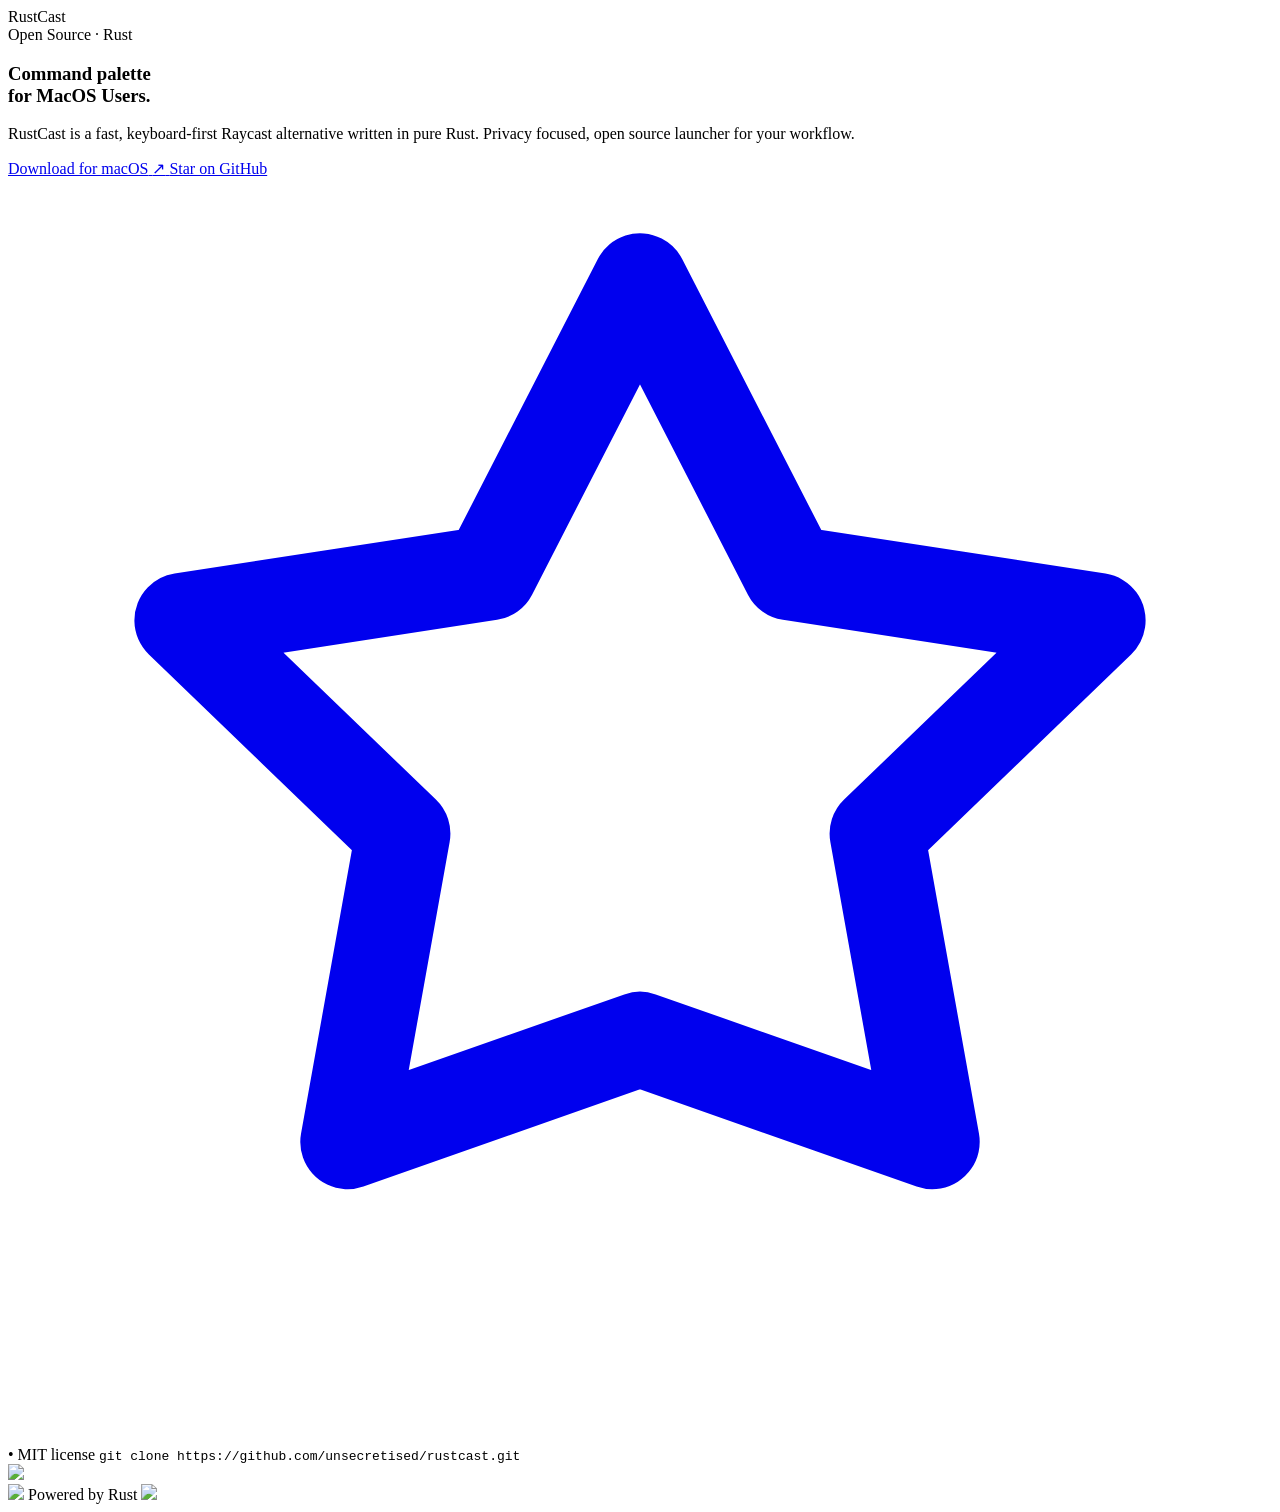
==== docs/index.html @ 878e2a7d "Merge branch 'master' into windows-support" ====
<!DOCTYPE html>
<html lang="en">
  <head>
    <meta charset="UTF-8" />
    <title>RustCast – Open Source Raycast Alternative</title>
    <meta name="viewport" content="width=device-width, initial-scale=1" />
    <link rel="stylesheet" href="styles.css" />
    <link rel="icon" href="icon.png" />
    <link
      rel="stylesheet"
      href="https://cdn.jsdelivr.net/npm/typeface-iosevka@0.0.75/index.min.css"
    />
  </head>
  <body>
    <div class="organic-background"></div>
    <div class="vignette"></div>

    <main class="page">
      <section class="shell">
        <header class="top-bar">
          <div class="controls">
            <span class="dot red"></span>
            <span class="dot amber"></span>
            <span class="dot green"></span>
          </div>

          <div class="logo-mark">
            <span>RustCast</span>
          </div>

          <div class="pill">
            <span class="pill-badge"></span>
            <span>Open Source · Rust</span>
          </div>
        </header>

        <section class="body">
          <h1>
            Command palette<br />
            for <span>MacOS Users</span>.
          </h1>

          <p class="subtitle">
            RustCast is a fast, keyboard‑first Raycast alternative written in
            pure Rust. Privacy focused, open source launcher for your workflow.
          </p>

          <div class="actions">
            <a
              href="https://github.com/unsecretised/rustcast/releases/download/v0.3.9/rustcast.dmg"
              class="btn btn-primary"
            >
              <span>Download for macOS</span>
              <span class="arrow">↗</span>
            </a>

            <a
              href="https://github.com/unsecretised/rustcast"
              class="btn btn-secondary"
            >
              <span>Star on GitHub</span>
              <svg
                class="star-icon"
                viewBox="0 0 16 16"
                aria-hidden="true"
              >
                <path
                  d="M8 1.3L9.9 5l3.9.6-2.8 2.7.7 3.9L8 10.9 4.3 12.2l.7-3.9L2.2 5.6 6.1 5 8 1.3z"
                  fill="none"
                  stroke="currentColor"
                  stroke-width="1.2"
                  stroke-linejoin="round"
                />
              </svg>
            </a>
          </div>

          <div class="meta">
            <span>• MIT license</span>
            <code>git clone https://github.com/unsecretised/rustcast.git</code>
          </div>
        </section>

        <aside class="preview-wrap">
          <div class="preview-frame">
            <div class="preview-glow"></div>

            <div class="preview-inner">
              <img src="rustcast-v0-3-4.png" />
            </div>

            <div class="ferris-tag">
              <img
                class="ferris-icon"
                src="https://rustacean.net/assets/cuddlyferris.svg"
              />
              <span>Powered by Rust</span>
              <img
                class="ferris-icon"
                src="https://iced.rs/logo.svg"
              />
            </div>
          </div>
        </aside>
      </section>
    </main>
  </body>
</html>
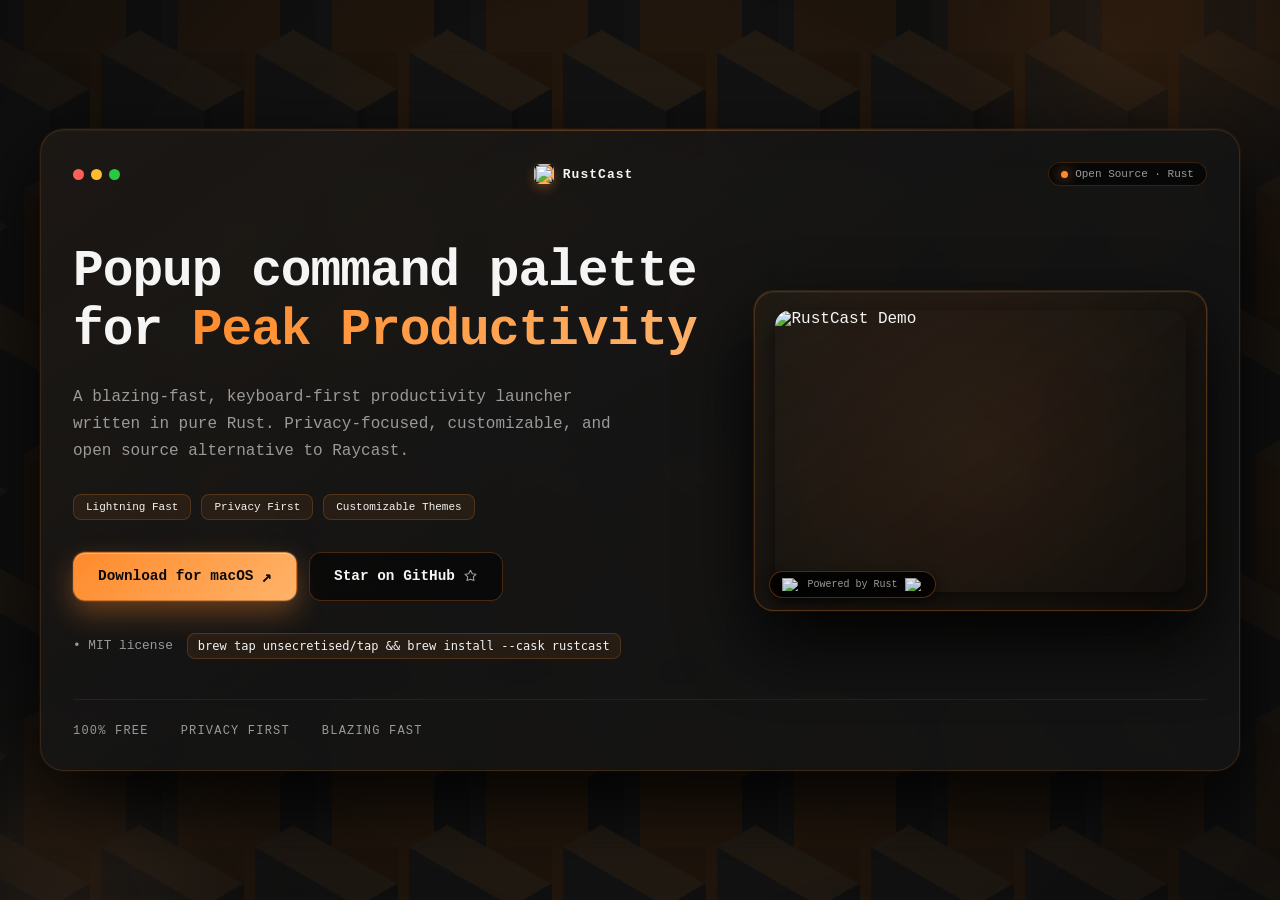
==== commit 35221695: "Update readme and format frontend" ====
--- a/docs/index.html
+++ b/docs/index.html
@@ -4,14 +4,18 @@
     <meta charset="UTF-8" />
     <title>RustCast – Open Source Raycast Alternative</title>
     <meta name="viewport" content="width=device-width, initial-scale=1" />
-    <link rel="stylesheet" href="styles.css" />
     <link rel="icon" href="icon.png" />
     <link
       rel="stylesheet"
       href="https://cdn.jsdelivr.net/npm/typeface-iosevka@0.0.75/index.min.css"
     />
+    <link rel="stylesheet" href="styles.css" />
   </head>
   <body>
+    <div class="floating-orbs">
+      <div class="orb"></div>
+      <div class="orb"></div>
+    </div>
     <div class="organic-background"></div>
     <div class="vignette"></div>
 
@@ -23,11 +27,12 @@
             <span class="dot amber"></span>
             <span class="dot green"></span>
           </div>
-
           <div class="logo-mark">
+            <div class="logo-square">
+              <img src="icon.png" height="20px" width="20px" id="logo-img" />
+            </div>
             <span>RustCast</span>
           </div>
-
           <div class="pill">
             <span class="pill-badge"></span>
             <span>Open Source · Rust</span>
@@ -36,34 +41,41 @@
 
         <section class="body">
           <h1>
-            Command palette<br />
-            for <span>MacOS Users</span>.
+            Popup command palette<br />
+            for <span>Peak Productivity</span>
           </h1>
+          <p class="subtitle">
+            A blazing-fast, keyboard-first productivity launcher written in pure
+            Rust. Privacy-focused, customizable, and open source alternative to
+            Raycast.
+          </p>
 
-          <p class="subtitle">
-            RustCast is a fast, keyboard‑first Raycast alternative written in
-            pure Rust. Privacy focused, open source launcher for your workflow.
-          </p>
+          <div class="features">
+            <div class="feature-tag">
+              <span>Lightning Fast</span>
+            </div>
+            <div class="feature-tag">
+              <span>Privacy First</span>
+            </div>
+            <div class="feature-tag">
+              <span>Customizable Themes</span>
+            </div>
+          </div>
 
           <div class="actions">
             <a
-              href="https://github.com/unsecretised/rustcast/releases/download/v0.3.9/rustcast.dmg"
+              href="https://github.com/unsecretised/rustcast/releases/latest/download/rustcast.dmg"
               class="btn btn-primary"
             >
               <span>Download for macOS</span>
               <span class="arrow">↗</span>
             </a>
-
             <a
               href="https://github.com/unsecretised/rustcast"
               class="btn btn-secondary"
             >
               <span>Star on GitHub</span>
-              <svg
-                class="star-icon"
-                viewBox="0 0 16 16"
-                aria-hidden="true"
-              >
+              <svg class="star-icon" viewBox="0 0 16 16" aria-hidden="true">
                 <path
                   d="M8 1.3L9.9 5l3.9.6-2.8 2.7.7 3.9L8 10.9 4.3 12.2l.7-3.9L2.2 5.6 6.1 5 8 1.3z"
                   fill="none"
@@ -77,31 +89,44 @@
 
           <div class="meta">
             <span>• MIT license</span>
-            <code>git clone https://github.com/unsecretised/rustcast.git</code>
+            <code onclick="navigator.clipboard.writeText(this.textContent)"
+            >brew tap unsecretised/tap && brew install --cask rustcast</code>
           </div>
         </section>
 
         <aside class="preview-wrap">
           <div class="preview-frame">
             <div class="preview-glow"></div>
-
             <div class="preview-inner">
-              <img src="rustcast-v0-3-4.png" />
+              <img src="rustcast-v0-3-4.png" alt="RustCast Demo" />
             </div>
-
             <div class="ferris-tag">
               <img
                 class="ferris-icon"
                 src="https://rustacean.net/assets/cuddlyferris.svg"
+                alt="Ferris"
               />
               <span>Powered by Rust</span>
               <img
                 class="ferris-icon"
                 src="https://iced.rs/logo.svg"
+                alt="Iced"
               />
             </div>
           </div>
         </aside>
+
+        <div class="stats">
+          <div class="stat">
+            <div class="stat-label">100% Free</div>
+          </div>
+          <div class="stat">
+            <div class="stat-label">Privacy first</div>
+          </div>
+          <div class="stat">
+            <div class="stat-label">Blazing fast</div>
+          </div>
+        </div>
       </section>
     </main>
   </body>
--- a/docs/styles.css
+++ b/docs/styles.css
@@ -0,0 +1,692 @@
+:root {
+  --bg-main: #0a0a0a;
+  --bg-alt: #151515;
+  --fg-main: #f5f5f5;
+  --accent: #ff8a2b;
+  --accent-dark: #d97520;
+  --accent-light: #ffb36a;
+  --muted: #9a9a9a;
+}
+
+* {
+  margin: 0;
+  padding: 0;
+  box-sizing: border-box;
+}
+
+html, body {
+  height: 100%;
+  width: 100%;
+  overflow-x: hidden;
+}
+
+body {
+  font-family:
+    "Iosevka", "SFMono-Regular", Menlo, Monaco, Consolas, "Liberation Mono",
+    "Courier New", monospace;
+  background: var(--bg-main);
+  color: var(--fg-main);
+  position: relative;
+}
+
+.organic-background {
+  position: fixed;
+  inset: 0;
+  background-repeat: repeat;
+  background-position: 50% 50%;
+  background-size: 154px 265px;
+  background-image:
+    conic-gradient(from 0deg at 92.66% 50%, #ff8a2b 0 120deg, #fff0 0 100%),
+    conic-gradient(
+    from -60deg at 81.66% 10.25%,
+    #d97520 0 180deg,
+    #fff0 0 100%
+  ),
+    conic-gradient(
+    from -60deg at 66.66% 22.25%,
+    #ffb36a 0 120deg,
+    #fff0 0 100%
+  ),
+    conic-gradient(from 0deg at 71.66% 43%, #4a4a4a 0 120deg, #fff0 0 100%),
+    conic-gradient(from 0deg at 66.66% 45.95%, #3a3a3a 0 60deg, #fff0 0 100%),
+    conic-gradient(from 120deg at 25% 91.5%, #ffb36a 0 120deg, #fff0 0 100%),
+    conic-gradient(from 180deg at 16% 73.5%, #ff8a2b 0 120deg, #fff0 0 100%),
+    conic-gradient(
+    from 180deg at 39.5% 65.65%,
+    #4a4a4a 0 60deg,
+    #ffb36a 0 120deg,
+    #fff0 0 100%
+  ),
+    conic-gradient(
+    from 60deg at 50% 51.5%,
+    #ffb36a 0 60deg,
+    #ff8a2b 0 120deg,
+    #666666 0 100%
+  );
+  opacity: 0.15;
+  z-index: 0;
+  pointer-events: none;
+  animation: organicShift 30s ease-in-out infinite;
+}
+
+@keyframes organicShift {
+  0%, 100% {
+    transform: translate(0, 0) scale(1);
+  }
+  50% {
+    transform: translate(20px, -20px) scale(1.05);
+  }
+}
+
+.vignette {
+  position: fixed;
+  inset: 0;
+  pointer-events: none;
+  background: radial-gradient(
+    circle at center,
+    transparent 0,
+    rgba(10, 10, 10, 0.7) 100%
+  );
+  z-index: 1;
+}
+
+.floating-orbs {
+  position: fixed;
+  inset: 0;
+  z-index: 0;
+  pointer-events: none;
+  overflow: hidden;
+}
+
+.orb {
+  position: absolute;
+  border-radius: 50%;
+  filter: blur(60px);
+  opacity: 0.3;
+  animation: float 20s ease-in-out infinite;
+}
+
+.orb:nth-child(1) {
+  width: 400px;
+  height: 400px;
+  background: radial-gradient(circle, var(--accent), transparent);
+  top: -200px;
+  right: -100px;
+  animation-delay: 0s;
+}
+
+.orb:nth-child(2) {
+  width: 300px;
+  height: 300px;
+  background: radial-gradient(circle, var(--accent-light), transparent);
+  bottom: -150px;
+  left: -100px;
+  animation-delay: -7s;
+}
+
+@keyframes float {
+  0%, 100% {
+    transform: translate(0, 0) scale(1);
+  }
+  33% {
+    transform: translate(30px, -30px) scale(1.1);
+  }
+  66% {
+    transform: translate(-20px, 20px) scale(0.9);
+  }
+}
+
+main.page {
+  min-height: 100vh;
+  width: 100%;
+  display: flex;
+  align-items: center;
+  justify-content: center;
+  padding: 32px 20px;
+  position: relative;
+  z-index: 2;
+}
+
+.shell {
+  width: 100%;
+  max-width: 1200px;
+  border-radius: 24px;
+  border: 1px solid rgba(255, 138, 43, 0.15);
+  background:
+    linear-gradient(145deg, rgba(255, 138, 43, 0.04), transparent 50%),
+    rgba(21, 21, 21, 0.9);
+  backdrop-filter: blur(20px);
+  box-shadow:
+    0 30px 80px rgba(0, 0, 0, 0.9),
+    0 0 0 1px rgba(255, 138, 43, 0.08),
+    inset 0 1px 0 rgba(255, 255, 255, 0.03);
+  padding: 32px;
+  display: grid;
+  grid-template-columns: minmax(0, 1.4fr) minmax(0, 1fr);
+  column-gap: 48px;
+  row-gap: 32px;
+  align-items: center;
+  position: relative;
+  overflow: hidden;
+}
+
+.shell::before {
+  content: "";
+  position: absolute;
+  top: 0;
+  left: 0;
+  right: 0;
+  height: 1px;
+  background: linear-gradient(
+    90deg,
+    transparent,
+    rgba(255, 138, 43, 0.3),
+    transparent
+  );
+}
+
+@media (max-width: 900px) {
+  main.page {
+    padding: 20px 16px;
+  }
+  .shell {
+    grid-template-columns: 1fr;
+    row-gap: 28px;
+    padding: 24px 20px;
+  }
+}
+
+.top-bar {
+  display: flex;
+  align-items: center;
+  justify-content: space-between;
+  margin-bottom: 24px;
+  gap: 16px;
+  grid-column: 1 / -1;
+}
+
+.controls {
+  display: inline-flex;
+  gap: 7px;
+}
+
+.dot {
+  width: 11px;
+  height: 11px;
+  border-radius: 50%;
+  background: rgba(255, 255, 255, 0.08);
+  transition: all 0.3s ease;
+  cursor: pointer;
+  position: relative;
+}
+
+.dot::after {
+  content: "";
+  position: absolute;
+  inset: -4px;
+  border-radius: 50%;
+  background: currentColor;
+  opacity: 0;
+  transition: opacity 0.3s ease;
+}
+
+.dot:hover::after {
+  opacity: 0.2;
+}
+
+.dot.red {
+  background: #ff5f57;
+}
+.dot.amber {
+  background: #febc2e;
+}
+.dot.green {
+  background: #28c840;
+}
+
+.logo-mark {
+  display: inline-flex;
+  align-items: center;
+  gap: 10px;
+  font-size: 13px;
+  letter-spacing: 0.08em;
+  font-weight: 600;
+  color: var(--fg-main);
+}
+
+.logo-square {
+  width: 18px;
+  height: 18px;
+  border-radius: 6px;
+  background: linear-gradient(135deg, var(--accent), var(--accent-light));
+  box-shadow:
+    0 0 0 1px rgba(0, 0, 0, 0.8),
+    0 4px 12px rgba(255, 138, 43, 0.4),
+    inset 0 1px 0 rgba(255, 255, 255, 0.2);
+  animation: logoGlow 3s ease-in-out infinite;
+  display: flex;
+  justify-content: center;
+  align-items: center;
+  object-fit: cover;
+}
+
+#logo-img {
+  border-radius: 6px;
+}
+
+@keyframes logoGlow {
+  0%, 100% {
+    box-shadow:
+      0 0 0 1px rgba(0, 0, 0, 0.8),
+      0 4px 12px rgba(255, 138, 43, 0.4),
+      inset 0 1px 0 rgba(255, 255, 255, 0.2);
+  }
+  50% {
+    box-shadow:
+      0 0 0 1px rgba(0, 0, 0, 0.8),
+      0 4px 20px rgba(255, 138, 43, 0.6),
+      inset 0 1px 0 rgba(255, 255, 255, 0.3);
+  }
+}
+
+.pill {
+  padding: 5px 12px;
+  border-radius: 999px;
+  border: 1px solid rgba(255, 138, 43, 0.2);
+  background: rgba(0, 0, 0, 0.6);
+  font-size: 11px;
+  color: var(--muted);
+  display: inline-flex;
+  align-items: center;
+  gap: 7px;
+  white-space: nowrap;
+  backdrop-filter: blur(8px);
+}
+
+.pill-badge {
+  width: 7px;
+  height: 7px;
+  border-radius: 50%;
+  background: var(--accent);
+  box-shadow: 0 0 12px rgba(255, 138, 43, 0.8);
+  animation: pulse 2s ease-in-out infinite;
+}
+
+@keyframes pulse {
+  0%, 100% {
+    opacity: 1;
+    transform: scale(1);
+  }
+  50% {
+    opacity: 0.6;
+    transform: scale(0.95);
+  }
+}
+
+.body {
+  display: flex;
+  flex-direction: column;
+  gap: 20px;
+}
+
+h1 {
+  font-size: clamp(2.4rem, 5vw, 3.2rem);
+  line-height: 1.15;
+  font-weight: 700;
+  letter-spacing: -0.02em;
+  margin-bottom: 4px;
+}
+
+h1 span {
+  background: linear-gradient(135deg, var(--accent), var(--accent-light));
+  -webkit-background-clip: text;
+  -webkit-text-fill-color: transparent;
+  background-clip: text;
+  position: relative;
+  display: inline-block;
+}
+
+.subtitle {
+  font-size: 1rem;
+  color: var(--muted);
+  max-width: 36rem;
+  line-height: 1.7;
+  font-weight: 400;
+}
+
+.features {
+  display: flex;
+  flex-wrap: wrap;
+  gap: 10px;
+  margin-top: 8px;
+}
+
+.feature-tag {
+  display: inline-flex;
+  align-items: center;
+  gap: 6px;
+  padding: 6px 12px;
+  border-radius: 8px;
+  background: rgba(255, 138, 43, 0.08);
+  border: 1px solid rgba(255, 138, 43, 0.2);
+  font-size: 11px;
+  color: var(--fg-main);
+  transition: all 0.3s ease;
+}
+
+.feature-tag:hover {
+  background: rgba(255, 138, 43, 0.12);
+  border-color: rgba(255, 138, 43, 0.3);
+  transform: translateY(-1px);
+}
+
+.feature-icon {
+  font-size: 13px;
+}
+
+.actions {
+  display: flex;
+  flex-wrap: wrap;
+  gap: 12px;
+  margin-top: 12px;
+}
+
+.btn {
+  border-radius: 12px;
+  padding: 13px 24px;
+  font-size: 0.9rem;
+  border: 1px solid transparent;
+  cursor: pointer;
+  background: none;
+  color: inherit;
+  text-decoration: none;
+  display: inline-flex;
+  align-items: center;
+  gap: 8px;
+  transition: all 0.3s ease;
+  font-family: inherit;
+  font-weight: 600;
+  position: relative;
+  overflow: hidden;
+}
+
+.btn::before {
+  content: "";
+  position: absolute;
+  inset: 0;
+  background: linear-gradient(135deg, rgba(255, 255, 255, 0.1), transparent);
+  opacity: 0;
+  transition: opacity 0.3s ease;
+}
+
+.btn:hover::before {
+  opacity: 1;
+}
+
+.btn-primary {
+  background: linear-gradient(135deg, var(--accent), var(--accent-light));
+  color: #0a0a0a;
+  border-color: rgba(0, 0, 0, 0.2);
+  box-shadow:
+    0 12px 28px rgba(255, 138, 43, 0.35),
+    0 0 0 1px rgba(255, 255, 255, 0.1),
+    inset 0 1px 0 rgba(255, 255, 255, 0.3);
+}
+
+.btn-primary:hover {
+  transform: translateY(-2px);
+  box-shadow:
+    0 16px 36px rgba(255, 138, 43, 0.45),
+    0 0 0 1px rgba(255, 255, 255, 0.2),
+    inset 0 1px 0 rgba(255, 255, 255, 0.4);
+}
+
+.btn-primary:active {
+  transform: translateY(0);
+}
+
+.btn-secondary {
+  border-color: rgba(255, 138, 43, 0.25);
+  background: rgba(0, 0, 0, 0.5);
+  color: var(--fg-main);
+  backdrop-filter: blur(8px);
+}
+
+.btn-secondary:hover {
+  border-color: rgba(255, 138, 43, 0.4);
+  background: rgba(255, 138, 43, 0.08);
+  transform: translateY(-1px);
+}
+
+.star-icon {
+  width: 15px;
+  height: 15px;
+  color: var(--muted);
+  transition: color 0.3s ease;
+}
+
+.btn-secondary:hover .star-icon {
+  color: var(--accent);
+}
+
+.btn .arrow {
+  font-size: 1.1rem;
+  transition: transform 0.3s ease;
+}
+
+.btn:hover .arrow {
+  transform: translate(2px, -2px);
+}
+
+.meta {
+  margin-top: 12px;
+  font-size: 0.8rem;
+  color: var(--muted);
+  display: flex;
+  flex-wrap: wrap;
+  gap: 14px;
+  align-items: center;
+}
+
+.meta code {
+  background: rgba(255, 138, 43, 0.08);
+  border-radius: 8px;
+  padding: 5px 10px;
+  border: 1px solid rgba(255, 138, 43, 0.2);
+  color: #f3f3f3;
+  font-size: 0.75rem;
+  transition: all 0.3s ease;
+  cursor: pointer;
+}
+
+.meta code:hover {
+  background: rgba(255, 138, 43, 0.12);
+  border-color: rgba(255, 138, 43, 0.3);
+}
+
+.preview-wrap {
+  position: relative;
+  width: 100%;
+  display: flex;
+  justify-content: center;
+  align-items: center;
+}
+
+.preview-frame {
+  width: 100%;
+  max-width: 480px;
+  height: 320px;
+  border-radius: 20px;
+  border: 1px solid rgba(255, 138, 43, 0.25);
+  background: linear-gradient(
+    145deg,
+    rgba(255, 138, 43, 0.03),
+    rgba(10, 10, 10, 0.95)
+  );
+  box-shadow:
+    0 30px 70px rgba(0, 0, 0, 0.9),
+    0 0 0 1px rgba(255, 138, 43, 0.15),
+    inset 0 1px 0 rgba(255, 255, 255, 0.03);
+  display: flex;
+  align-items: center;
+  justify-content: center;
+  overflow: hidden;
+  position: relative;
+  transition: transform 0.5s ease, box-shadow 0.5s ease;
+}
+
+.preview-frame:hover {
+  transform: translateY(-4px) scale(1.02);
+  box-shadow:
+    0 40px 90px rgba(0, 0, 0, 0.95),
+    0 0 0 1px rgba(255, 138, 43, 0.25),
+    inset 0 1px 0 rgba(255, 255, 255, 0.05);
+}
+
+.preview-inner {
+  width: calc(100% - 40px);
+  height: calc(100% - 36px);
+  border-radius: 16px;
+  overflow: hidden;
+  position: relative;
+  display: flex;
+  align-items: stretch;
+  justify-content: center;
+  box-shadow: 0 8px 24px rgba(0, 0, 0, 0.6);
+}
+
+.preview-inner img {
+  width: 100%;
+  height: 100%;
+  object-fit: cover;
+  display: block;
+  transition: transform 0.5s ease;
+}
+
+.preview-frame:hover .preview-inner img {
+  transform: scale(1.05);
+}
+
+.preview-glow {
+  position: absolute;
+  inset: -50%;
+  background: radial-gradient(
+    circle at 50% 50%,
+    rgba(255, 138, 43, 0.2),
+    transparent 60%
+  );
+  opacity: 0.5;
+  mix-blend-mode: screen;
+  pointer-events: none;
+  animation: glowPulse 4s ease-in-out infinite;
+}
+
+@keyframes glowPulse {
+  0%, 100% {
+    opacity: 0.5;
+  }
+  50% {
+    opacity: 0.7;
+  }
+}
+
+.ferris-tag {
+  position: absolute;
+  left: 14px;
+  bottom: 12px;
+  display: inline-flex;
+  align-items: center;
+  gap: 7px;
+  padding: 6px 12px;
+  border-radius: 999px;
+  background: rgba(0, 0, 0, 0.85);
+  border: 1px solid rgba(255, 138, 43, 0.3);
+  font-size: 10px;
+  color: var(--muted);
+  z-index: 2;
+  backdrop-filter: blur(10px);
+  box-shadow: 0 4px 12px rgba(0, 0, 0, 0.5);
+}
+
+.ferris-icon {
+  width: 18px;
+  height: 13px;
+  flex-shrink: 0;
+  opacity: 0.9;
+}
+
+.stats {
+  grid-column: 1 / -1;
+  display: flex;
+  gap: 32px;
+  padding-top: 24px;
+  border-top: 1px solid rgba(255, 138, 43, 0.1);
+  margin-top: 8px;
+}
+
+.stat {
+  display: flex;
+  flex-direction: column;
+  gap: 4px;
+}
+
+.stat-value {
+  font-size: 1.5rem;
+  font-weight: 700;
+  color: var(--accent);
+}
+
+.stat-label {
+  font-size: 0.75rem;
+  color: var(--muted);
+  text-transform: uppercase;
+  letter-spacing: 0.1em;
+}
+
+@media (max-width: 900px) {
+  .top-bar {
+    flex-wrap: wrap;
+  }
+  .logo-mark span {
+    font-size: 12px;
+  }
+  h1 {
+    font-size: 2.2rem;
+  }
+  .subtitle {
+    font-size: 0.92rem;
+  }
+  .preview-frame {
+    height: 260px;
+  }
+  .actions {
+    width: 100%;
+  }
+  .btn {
+    width: 100%;
+    justify-content: center;
+  }
+  .stats {
+    gap: 24px;
+    overflow-x: auto;
+    padding-bottom: 8px;
+  }
+  .stat {
+    min-width: fit-content;
+  }
+}
+
+@media (max-width: 480px) {
+  .features {
+    gap: 8px;
+  }
+  .feature-tag {
+    font-size: 10px;
+    padding: 5px 10px;
+  }
+  .meta {
+    flex-direction: column;
+    gap: 10px;
+    align-items: flex-start;
+  }
+}
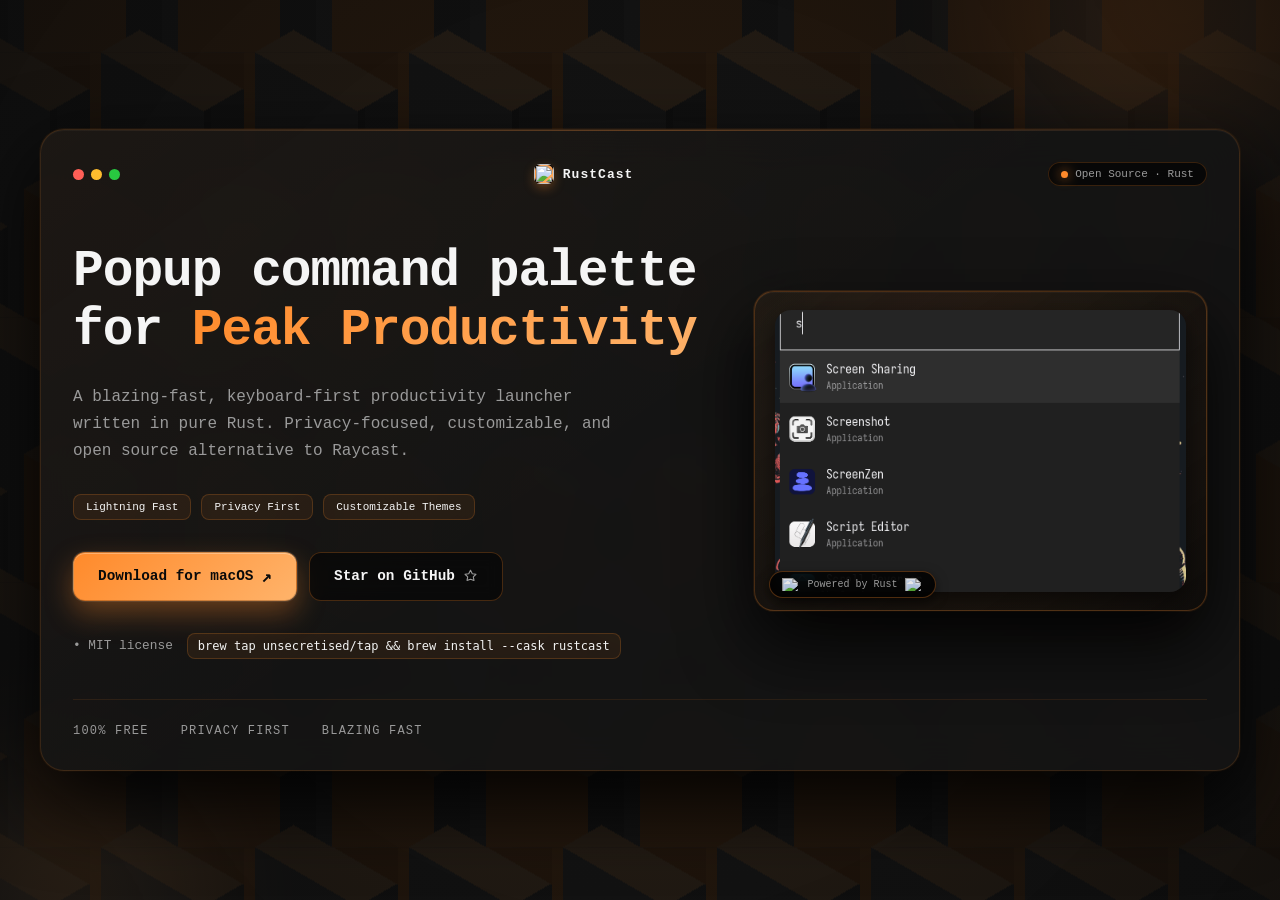
==== commit f63d1b49: "Merge branch 'master' into windows-support" ====
--- a/docs/index.html
+++ b/docs/index.html
@@ -98,7 +98,7 @@
           <div class="preview-frame">
             <div class="preview-glow"></div>
             <div class="preview-inner">
-              <img src="rustcast-v0-3-4.png" alt="RustCast Demo" />
+              <img src="rustcast-v0-5-0.png" alt="RustCast Demo" />
             </div>
             <div class="ferris-tag">
               <img
